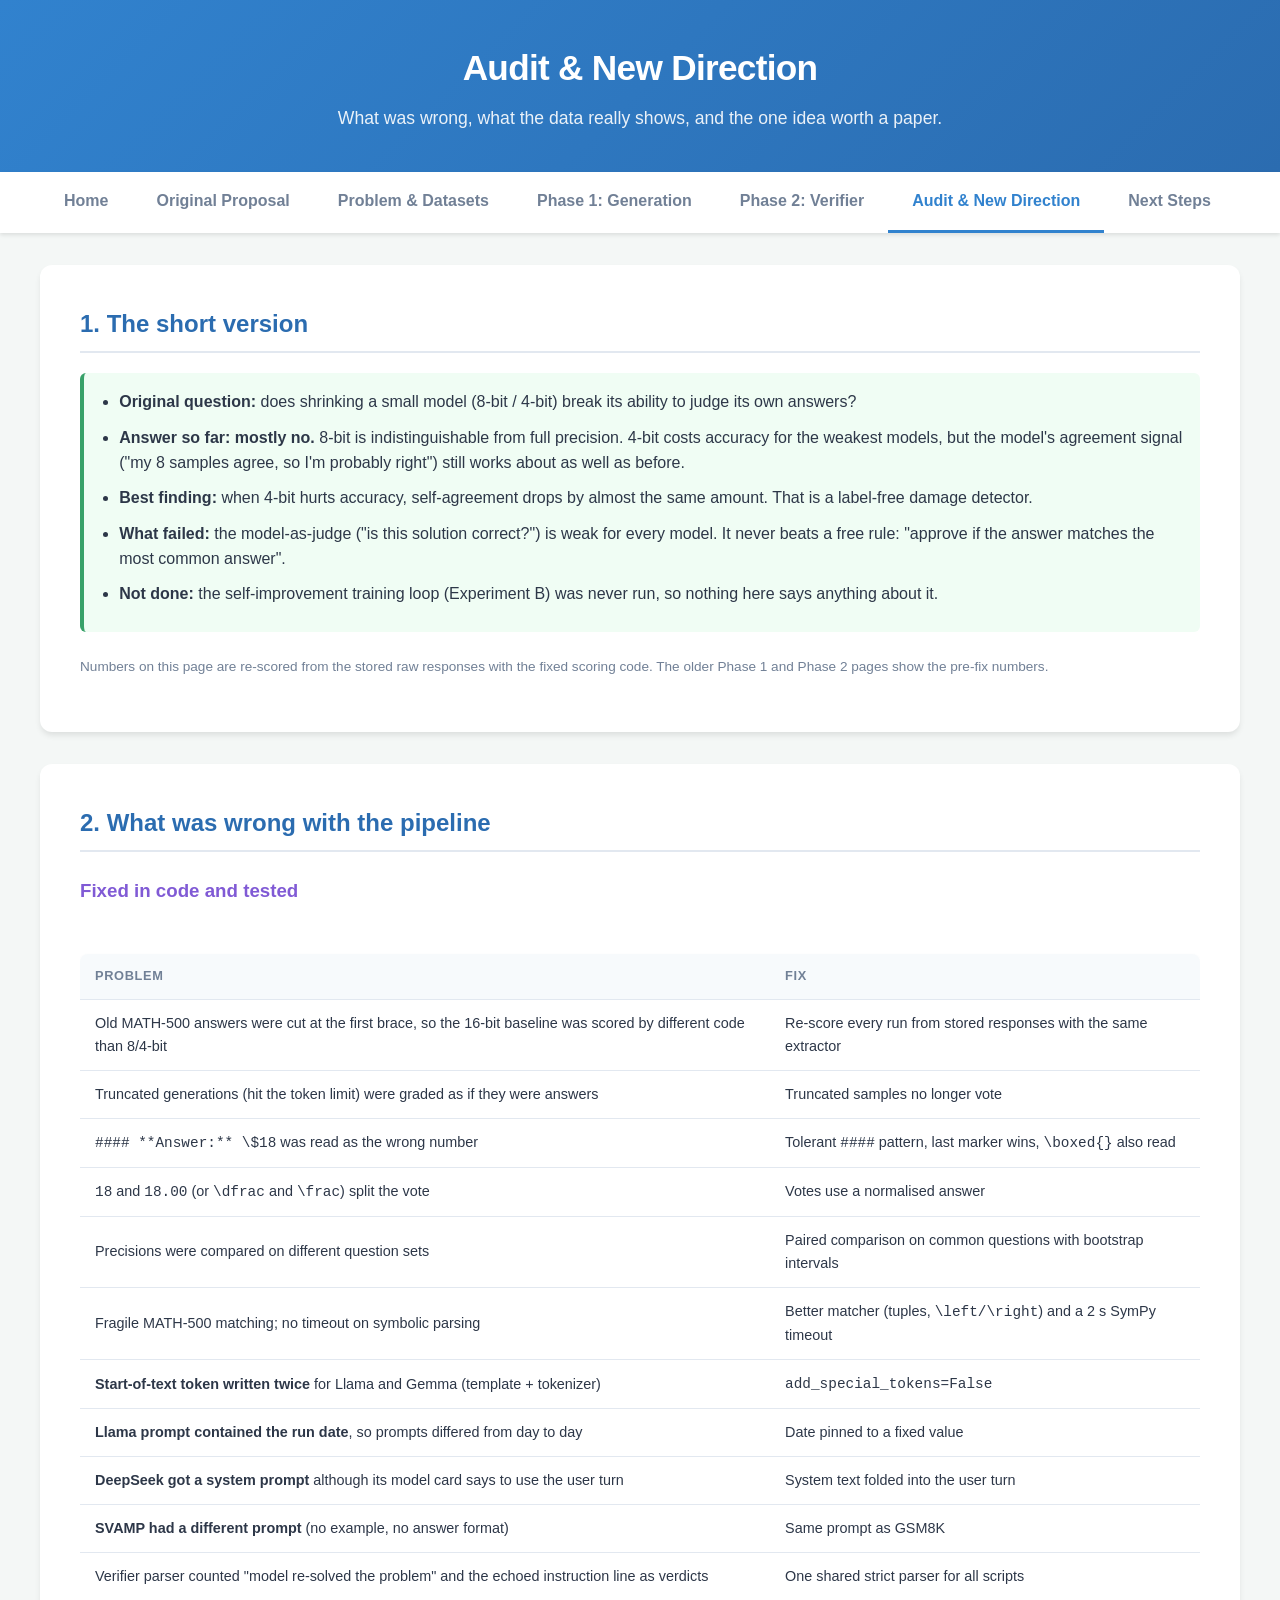
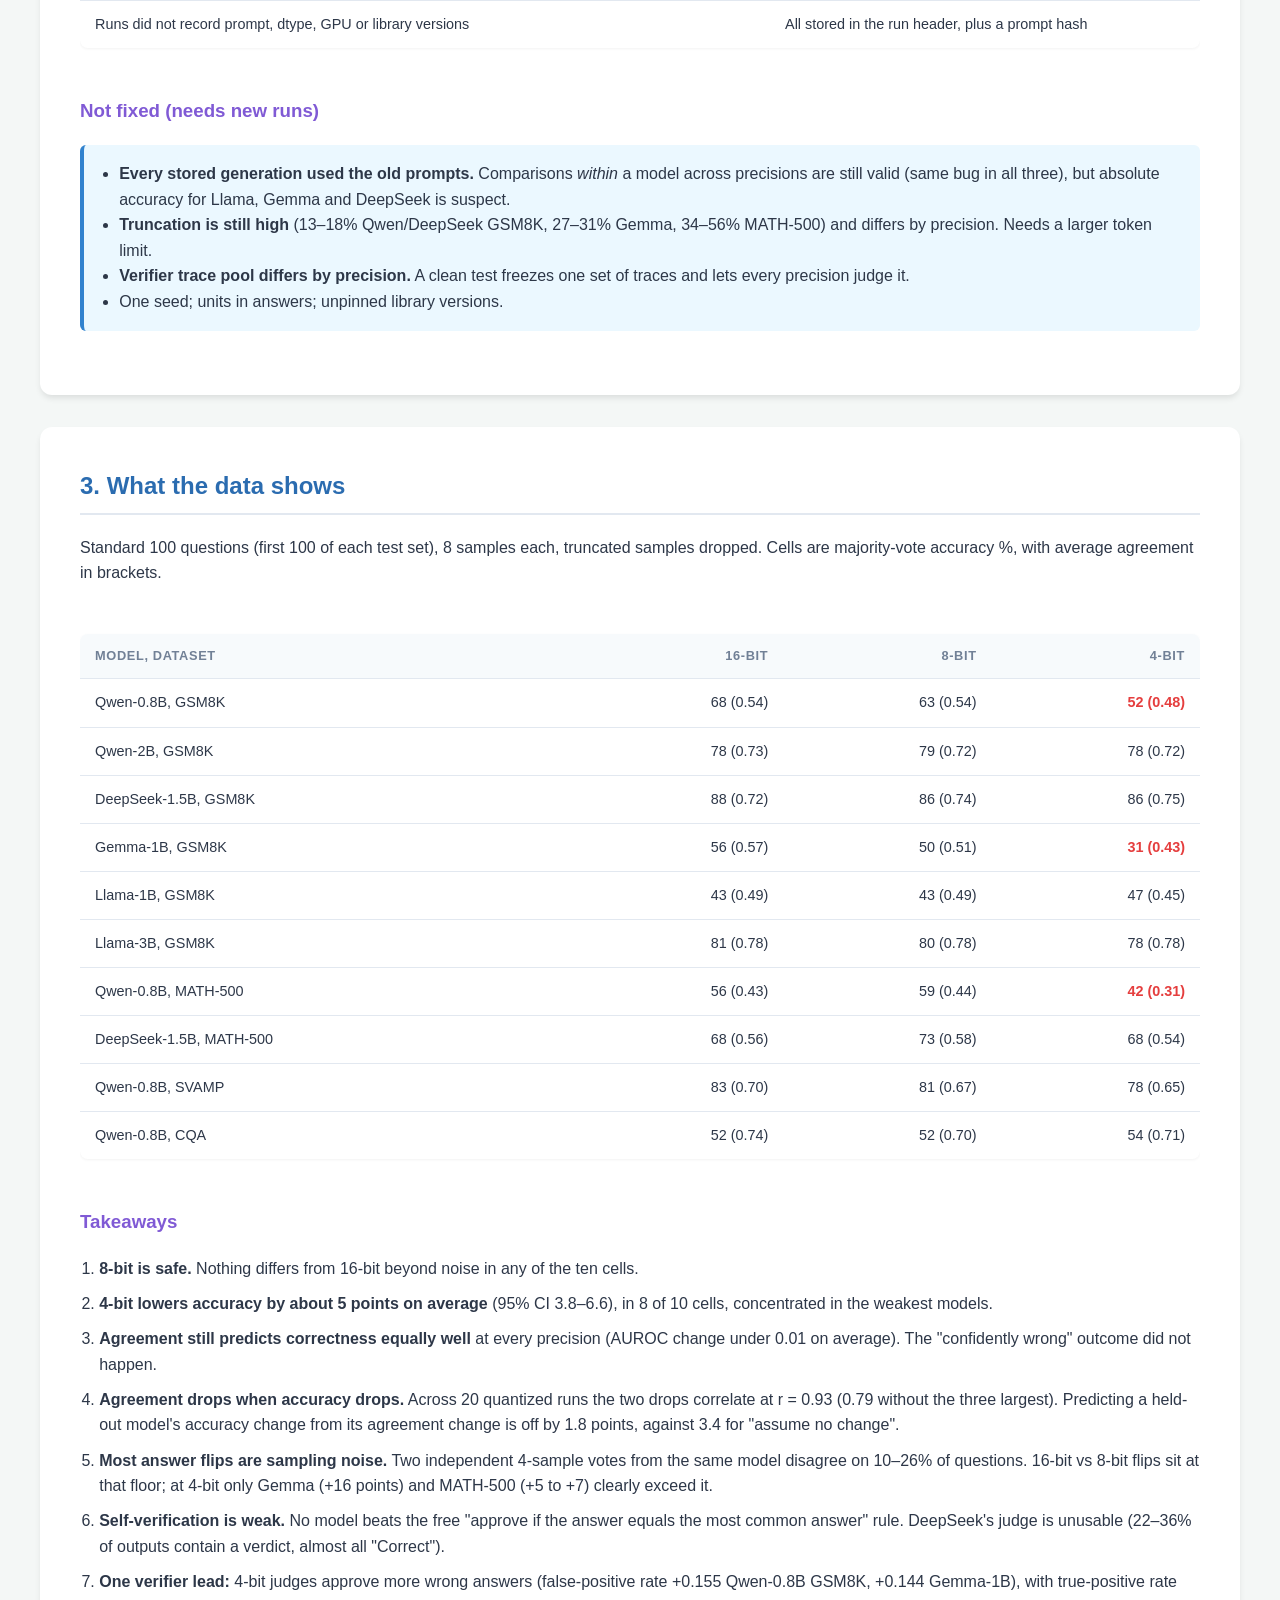
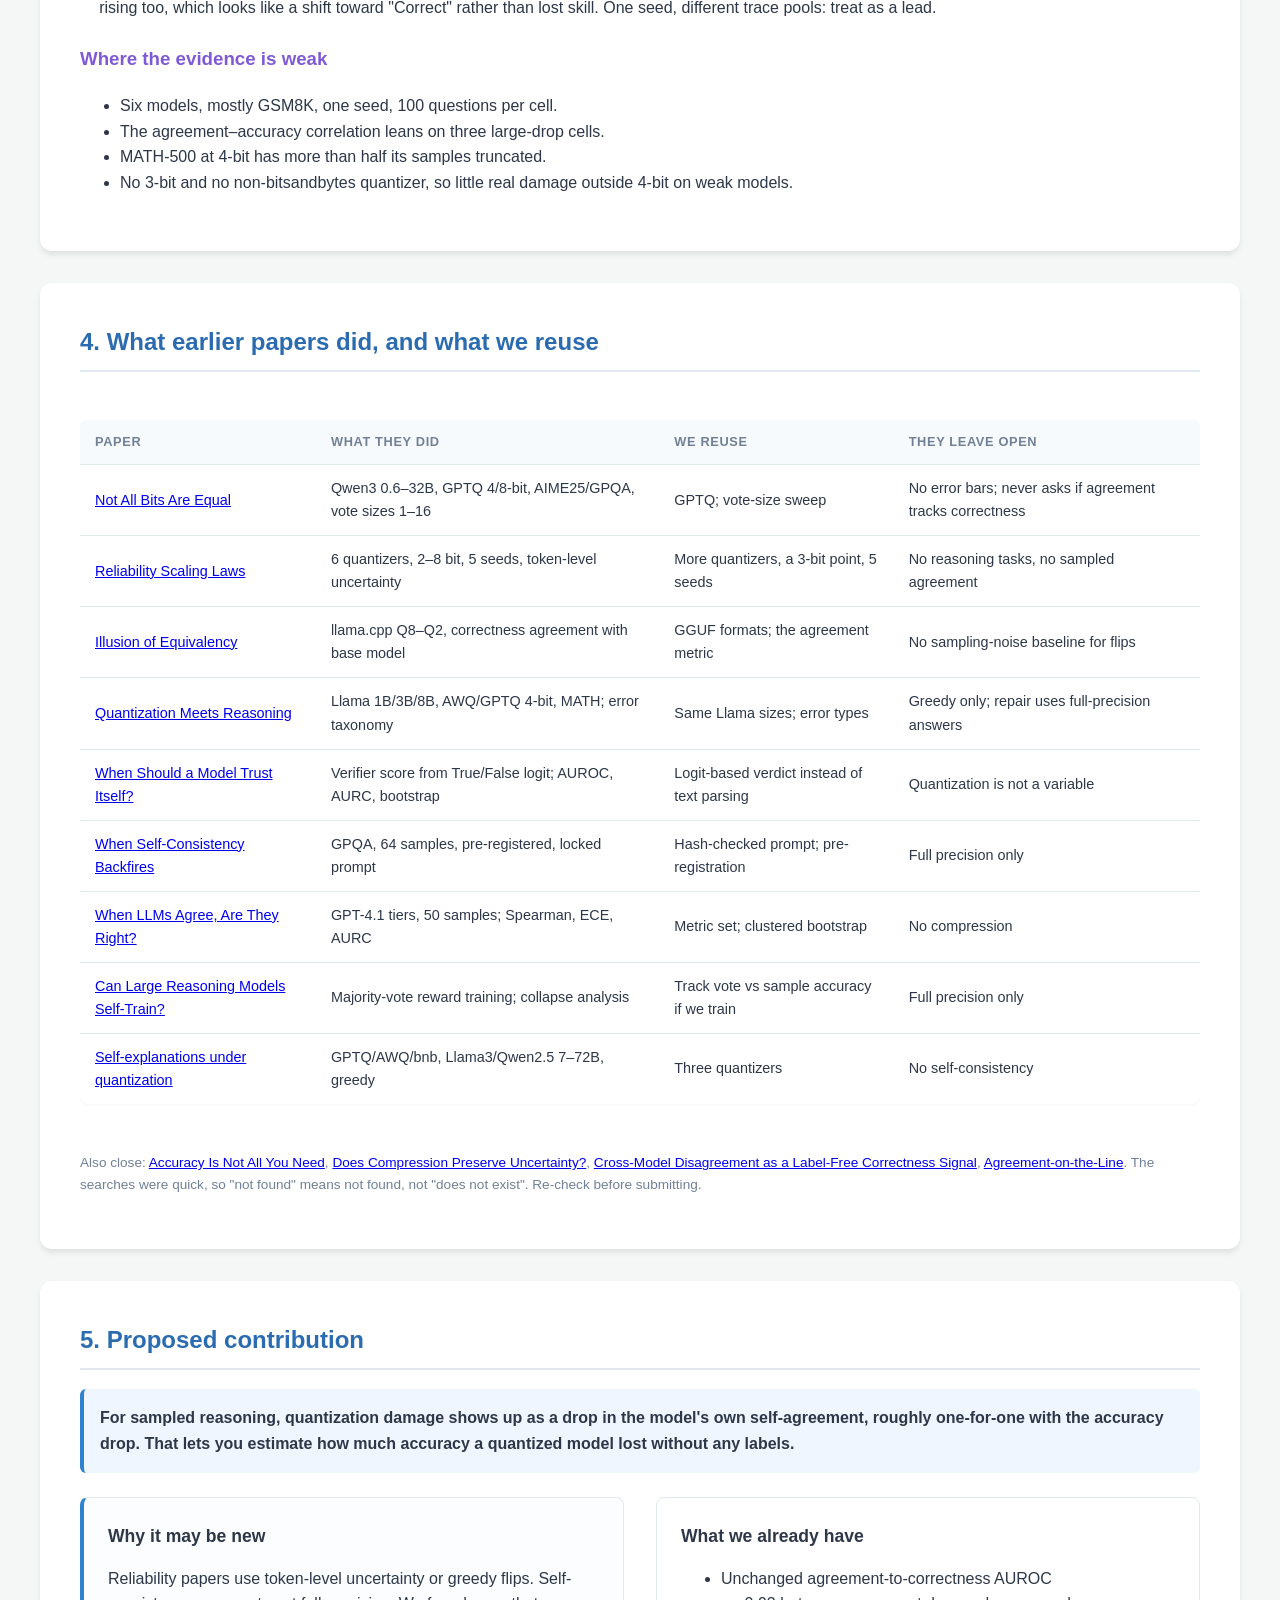
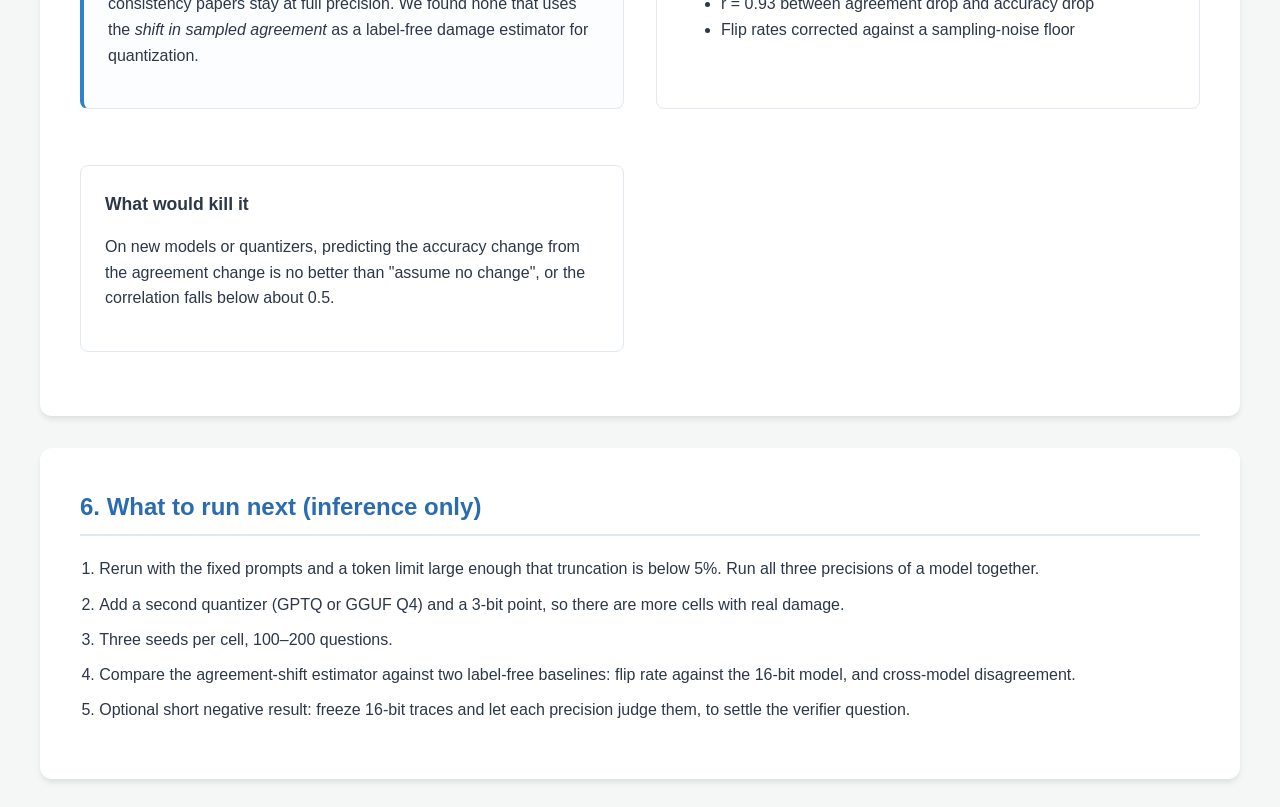
==== web/audit.html @ 67169e5a "Refactor into modular library and scripts; add research dossier and reassessment analysis - Rename p" ====
<!DOCTYPE html>
<html lang="en">
<head>
    <meta charset="UTF-8">
    <meta name="viewport" content="width=device-width, initial-scale=1">
    <title>Audit &amp; New Direction - Agentic AI</title>
    <link rel="stylesheet" href="style.css">
    <style>
        table { font-size: 0.9rem; }
        td.num, th.num { text-align: right; white-space: nowrap; }
        .drop { color: var(--danger); font-weight: 700; }
        .step { counter-increment: step; }
        .takeaways { padding-left: 1.2rem; }
        .takeaways li { margin-bottom: 0.6rem; }
        .small { font-size: 0.85rem; color: var(--text-light); }
    </style>
</head>
<body>
    <header>
        <h1>Audit &amp; New Direction</h1>
        <p>What was wrong, what the data really shows, and the one idea worth a paper.</p>
    </header>

    <nav>
        <div class="nav-container">
            <a href="index.html" class="nav-link">Home</a>
            <a href="proposal.html" class="nav-link">Original Proposal</a>
            <a href="problem_statement.html" class="nav-link">Problem &amp; Datasets</a>
            <a href="generation.html" class="nav-link">Phase 1: Generation</a>
            <a href="verifier.html" class="nav-link">Phase 2: Verifier</a>
            <a href="audit.html" class="nav-link active">Audit &amp; New Direction</a>
            <a href="next_steps.html" class="nav-link">Next Steps</a>
        </div>
    </nav>

    <div class="container">

        <div class="content-box">
            <h2>1. The short version</h2>
            <div class="alert" style="background-color:#f0fdf4; border-left-color: var(--success);">
                <ul class="takeaways" style="margin:0;">
                    <li><strong>Original question:</strong> does shrinking a small model (8-bit / 4-bit) break its ability to judge its own answers?</li>
                    <li><strong>Answer so far: mostly no.</strong> 8-bit is indistinguishable from full precision. 4-bit costs accuracy for the weakest models, but the model's agreement signal ("my 8 samples agree, so I'm probably right") still works about as well as before.</li>
                    <li><strong>Best finding:</strong> when 4-bit hurts accuracy, self-agreement drops by almost the same amount. That is a label-free damage detector.</li>
                    <li><strong>What failed:</strong> the model-as-judge ("is this solution correct?") is weak for every model. It never beats a free rule: "approve if the answer matches the most common answer".</li>
                    <li><strong>Not done:</strong> the self-improvement training loop (Experiment B) was never run, so nothing here says anything about it.</li>
                </ul>
            </div>
            <p class="small">Numbers on this page are re-scored from the stored raw responses with the fixed scoring code. The older Phase 1 and Phase 2 pages show the pre-fix numbers.</p>
        </div>

        <div class="content-box">
            <h2>2. What was wrong with the pipeline</h2>
            <h3>Fixed in code and tested</h3>
            <div class="table-wrap">
                <table>
                    <thead><tr><th>Problem</th><th>Fix</th></tr></thead>
                    <tbody>
                        <tr><td>Old MATH-500 answers were cut at the first brace, so the 16-bit baseline was scored by different code than 8/4-bit</td><td>Re-score every run from stored responses with the same extractor</td></tr>
                        <tr><td>Truncated generations (hit the token limit) were graded as if they were answers</td><td>Truncated samples no longer vote</td></tr>
                        <tr><td><code>#### **Answer:** \$18</code> was read as the wrong number</td><td>Tolerant <code>####</code> pattern, last marker wins, <code>\boxed{}</code> also read</td></tr>
                        <tr><td><code>18</code> and <code>18.00</code> (or <code>\dfrac</code> and <code>\frac</code>) split the vote</td><td>Votes use a normalised answer</td></tr>
                        <tr><td>Precisions were compared on different question sets</td><td>Paired comparison on common questions with bootstrap intervals</td></tr>
                        <tr><td>Fragile MATH-500 matching; no timeout on symbolic parsing</td><td>Better matcher (tuples, <code>\left/\right</code>) and a 2 s SymPy timeout</td></tr>
                        <tr><td><strong>Start-of-text token written twice</strong> for Llama and Gemma (template + tokenizer)</td><td><code>add_special_tokens=False</code></td></tr>
                        <tr><td><strong>Llama prompt contained the run date</strong>, so prompts differed from day to day</td><td>Date pinned to a fixed value</td></tr>
                        <tr><td><strong>DeepSeek got a system prompt</strong> although its model card says to use the user turn</td><td>System text folded into the user turn</td></tr>
                        <tr><td><strong>SVAMP had a different prompt</strong> (no example, no answer format)</td><td>Same prompt as GSM8K</td></tr>
                        <tr><td>Verifier parser counted "model re-solved the problem" and the echoed instruction line as verdicts</td><td>One shared strict parser for all scripts</td></tr>
                        <tr><td>Runs did not record prompt, dtype, GPU or library versions</td><td>All stored in the run header, plus a prompt hash</td></tr>
                    </tbody>
                </table>
            </div>

            <h3>Not fixed (needs new runs)</h3>
            <div class="alert">
                <ul style="margin:0; padding-left:1.2rem;">
                    <li><strong>Every stored generation used the old prompts.</strong> Comparisons <em>within</em> a model across precisions are still valid (same bug in all three), but absolute accuracy for Llama, Gemma and DeepSeek is suspect.</li>
                    <li><strong>Truncation is still high</strong> (13&ndash;18% Qwen/DeepSeek GSM8K, 27&ndash;31% Gemma, 34&ndash;56% MATH-500) and differs by precision. Needs a larger token limit.</li>
                    <li><strong>Verifier trace pool differs by precision.</strong> A clean test freezes one set of traces and lets every precision judge it.</li>
                    <li>One seed; units in answers; unpinned library versions.</li>
                </ul>
            </div>
        </div>

        <div class="content-box">
            <h2>3. What the data shows</h2>
            <p>Standard 100 questions (first 100 of each test set), 8 samples each, truncated samples dropped. Cells are majority-vote accuracy %, with average agreement in brackets.</p>
            <div class="table-wrap">
                <table>
                    <thead><tr><th>Model, dataset</th><th class="num">16-bit</th><th class="num">8-bit</th><th class="num">4-bit</th></tr></thead>
                    <tbody>
                        <tr><td>Qwen-0.8B, GSM8K</td><td class="num">68 (0.54)</td><td class="num">63 (0.54)</td><td class="num drop">52 (0.48)</td></tr>
                        <tr><td>Qwen-2B, GSM8K</td><td class="num">78 (0.73)</td><td class="num">79 (0.72)</td><td class="num">78 (0.72)</td></tr>
                        <tr><td>DeepSeek-1.5B, GSM8K</td><td class="num">88 (0.72)</td><td class="num">86 (0.74)</td><td class="num">86 (0.75)</td></tr>
                        <tr><td>Gemma-1B, GSM8K</td><td class="num">56 (0.57)</td><td class="num">50 (0.51)</td><td class="num drop">31 (0.43)</td></tr>
                        <tr><td>Llama-1B, GSM8K</td><td class="num">43 (0.49)</td><td class="num">43 (0.49)</td><td class="num">47 (0.45)</td></tr>
                        <tr><td>Llama-3B, GSM8K</td><td class="num">81 (0.78)</td><td class="num">80 (0.78)</td><td class="num">78 (0.78)</td></tr>
                        <tr><td>Qwen-0.8B, MATH-500</td><td class="num">56 (0.43)</td><td class="num">59 (0.44)</td><td class="num drop">42 (0.31)</td></tr>
                        <tr><td>DeepSeek-1.5B, MATH-500</td><td class="num">68 (0.56)</td><td class="num">73 (0.58)</td><td class="num">68 (0.54)</td></tr>
                        <tr><td>Qwen-0.8B, SVAMP</td><td class="num">83 (0.70)</td><td class="num">81 (0.67)</td><td class="num">78 (0.65)</td></tr>
                        <tr><td>Qwen-0.8B, CQA</td><td class="num">52 (0.74)</td><td class="num">52 (0.70)</td><td class="num">54 (0.71)</td></tr>
                    </tbody>
                </table>
            </div>

            <h3>Takeaways</h3>
            <ol class="takeaways">
                <li><strong>8-bit is safe.</strong> Nothing differs from 16-bit beyond noise in any of the ten cells.</li>
                <li><strong>4-bit lowers accuracy by about 5 points on average</strong> (95% CI 3.8&ndash;6.6), in 8 of 10 cells, concentrated in the weakest models.</li>
                <li><strong>Agreement still predicts correctness equally well</strong> at every precision (AUROC change under 0.01 on average). The "confidently wrong" outcome did not happen.</li>
                <li><strong>Agreement drops when accuracy drops.</strong> Across 20 quantized runs the two drops correlate at r&nbsp;=&nbsp;0.93 (0.79 without the three largest). Predicting a held-out model's accuracy change from its agreement change is off by 1.8 points, against 3.4 for "assume no change".</li>
                <li><strong>Most answer flips are sampling noise.</strong> Two independent 4-sample votes from the same model disagree on 10&ndash;26% of questions. 16-bit vs 8-bit flips sit at that floor; at 4-bit only Gemma (+16 points) and MATH-500 (+5 to +7) clearly exceed it.</li>
                <li><strong>Self-verification is weak.</strong> No model beats the free "approve if the answer equals the most common answer" rule. DeepSeek's judge is unusable (22&ndash;36% of outputs contain a verdict, almost all "Correct").</li>
                <li><strong>One verifier lead:</strong> 4-bit judges approve more wrong answers (false-positive rate +0.155 Qwen-0.8B GSM8K, +0.144 Gemma-1B), with true-positive rate rising too, which looks like a shift toward "Correct" rather than lost skill. One seed, different trace pools: treat as a lead.</li>
            </ol>

            <h3>Where the evidence is weak</h3>
            <ul>
                <li>Six models, mostly GSM8K, one seed, 100 questions per cell.</li>
                <li>The agreement&ndash;accuracy correlation leans on three large-drop cells.</li>
                <li>MATH-500 at 4-bit has more than half its samples truncated.</li>
                <li>No 3-bit and no non-bitsandbytes quantizer, so little real damage outside 4-bit on weak models.</li>
            </ul>
        </div>

        <div class="content-box">
            <h2>4. What earlier papers did, and what we reuse</h2>
            <div class="table-wrap">
                <table>
                    <thead><tr><th>Paper</th><th>What they did</th><th>We reuse</th><th>They leave open</th></tr></thead>
                    <tbody>
                        <tr><td><a href="https://arxiv.org/abs/2510.10964">Not All Bits Are Equal</a></td><td>Qwen3 0.6&ndash;32B, GPTQ 4/8-bit, AIME25/GPQA, vote sizes 1&ndash;16</td><td>GPTQ; vote-size sweep</td><td>No error bars; never asks if agreement tracks correctness</td></tr>
                        <tr><td><a href="https://arxiv.org/abs/2607.10855">Reliability Scaling Laws</a></td><td>6 quantizers, 2&ndash;8 bit, 5 seeds, token-level uncertainty</td><td>More quantizers, a 3-bit point, 5 seeds</td><td>No reasoning tasks, no sampled agreement</td></tr>
                        <tr><td><a href="https://arxiv.org/abs/2607.08734">Illusion of Equivalency</a></td><td>llama.cpp Q8&ndash;Q2, correctness agreement with base model</td><td>GGUF formats; the agreement metric</td><td>No sampling-noise baseline for flips</td></tr>
                        <tr><td><a href="https://arxiv.org/abs/2501.03035">Quantization Meets Reasoning</a></td><td>Llama 1B/3B/8B, AWQ/GPTQ 4-bit, MATH; error taxonomy</td><td>Same Llama sizes; error types</td><td>Greedy only; repair uses full-precision answers</td></tr>
                        <tr><td><a href="https://arxiv.org/abs/2605.02915">When Should a Model Trust Itself?</a></td><td>Verifier score from True/False logit; AUROC, AURC, bootstrap</td><td>Logit-based verdict instead of text parsing</td><td>Quantization is not a variable</td></tr>
                        <tr><td><a href="https://arxiv.org/abs/2608.11403">When Self-Consistency Backfires</a></td><td>GPQA, 64 samples, pre-registered, locked prompt</td><td>Hash-checked prompt; pre-registration</td><td>Full precision only</td></tr>
                        <tr><td><a href="https://arxiv.org/abs/2607.08065">When LLMs Agree, Are They Right?</a></td><td>GPT-4.1 tiers, 50 samples; Spearman, ECE, AURC</td><td>Metric set; clustered bootstrap</td><td>No compression</td></tr>
                        <tr><td><a href="https://arxiv.org/abs/2505.21444">Can Large Reasoning Models Self-Train?</a></td><td>Majority-vote reward training; collapse analysis</td><td>Track vote vs sample accuracy if we train</td><td>Full precision only</td></tr>
                        <tr><td><a href="https://arxiv.org/abs/2601.00282">Self-explanations under quantization</a></td><td>GPTQ/AWQ/bnb, Llama3/Qwen2.5 7&ndash;72B, greedy</td><td>Three quantizers</td><td>No self-consistency</td></tr>
                    </tbody>
                </table>
            </div>
            <p class="small">Also close: <a href="https://arxiv.org/abs/2407.09141">Accuracy Is Not All You Need</a>, <a href="https://arxiv.org/abs/2606.01850">Does Compression Preserve Uncertainty?</a>, <a href="https://arxiv.org/abs/2603.25450">Cross-Model Disagreement as a Label-Free Correctness Signal</a>, <a href="https://arxiv.org/abs/2206.13089">Agreement-on-the-Line</a>. The searches were quick, so "not found" means not found, not "does not exist". Re-check before submitting.</p>
        </div>

        <div class="content-box">
            <h2>5. Proposed contribution</h2>
            <div class="alert" style="background-color:#eff6ff; border-left-color: var(--primary);">
                <p style="margin:0;"><strong>For sampled reasoning, quantization damage shows up as a drop in the model's own self-agreement, roughly one-for-one with the accuracy drop. That lets you estimate how much accuracy a quantized model lost without any labels.</strong></p>
            </div>
            <div class="grid" style="margin-top:1.5rem;">
                <div class="card highlight">
                    <div class="card-header">Why it may be new</div>
                    <p>Reliability papers use token-level uncertainty or greedy flips. Self-consistency papers stay at full precision. We found none that uses the <em>shift in sampled agreement</em> as a label-free damage estimator for quantization.</p>
                </div>
                <div class="card">
                    <div class="card-header">What we already have</div>
                    <ul>
                        <li>Unchanged agreement-to-correctness AUROC</li>
                        <li>r&nbsp;=&nbsp;0.93 between agreement drop and accuracy drop</li>
                        <li>Flip rates corrected against a sampling-noise floor</li>
                    </ul>
                </div>
                <div class="card">
                    <div class="card-header">What would kill it</div>
                    <p>On new models or quantizers, predicting the accuracy change from the agreement change is no better than "assume no change", or the correlation falls below about 0.5.</p>
                </div>
            </div>
        </div>

        <div class="content-box">
            <h2>6. What to run next (inference only)</h2>
            <ol class="takeaways">
                <li>Rerun with the fixed prompts and a token limit large enough that truncation is below 5%. Run all three precisions of a model together.</li>
                <li>Add a second quantizer (GPTQ or GGUF Q4) and a 3-bit point, so there are more cells with real damage.</li>
                <li>Three seeds per cell, 100&ndash;200 questions.</li>
                <li>Compare the agreement-shift estimator against two label-free baselines: flip rate against the 16-bit model, and cross-model disagreement.</li>
                <li>Optional short negative result: freeze 16-bit traces and let each precision judge them, to settle the verifier question.</li>
            </ol>
        </div>

    </div>
</body>
</html>
---- web/style.css ----
:root {
    --bg: #f4f7f6;
    --surface: #ffffff;
    --text: #2d3748;
    --text-light: #718096;
    --primary: #3182ce;
    --primary-dark: #2b6cb0;
    --border: #e2e8f0;
    --success: #38a169;
    --danger: #e53e3e;
    --warning: #d69e2e;
    --purple: #805ad5;
}

body {
    font-family: 'Segoe UI', Roboto, Helvetica, Arial, sans-serif;
    background-color: var(--bg);
    color: var(--text);
    margin: 0;
    padding: 0;
    line-height: 1.6;
}

/* Navigation Bar */
nav {
    background: var(--surface);
    box-shadow: 0 2px 4px rgba(0,0,0,0.1);
    position: sticky;
    top: 0;
    z-index: 100;
}

.nav-container {
    max-width: 1200px;
    margin: 0 auto;
    display: flex;
    overflow-x: auto;
}

.nav-link {
    padding: 1rem 1.5rem;
    color: var(--text-light);
    text-decoration: none;
    font-weight: 600;
    white-space: nowrap;
    border-bottom: 3px solid transparent;
    transition: all 0.2s;
}

.nav-link:hover {
    color: var(--primary);
    background: #f8fafc;
}

.nav-link.active {
    color: var(--primary);
    border-bottom-color: var(--primary);
}

/* Header */
header {
    background: linear-gradient(135deg, var(--primary), var(--primary-dark));
    color: white;
    padding: 2.5rem;
    text-align: center;
}

header h1 {
    margin: 0 0 0.5rem 0;
    font-size: 2.2rem;
    font-weight: 700;
    letter-spacing: -0.02em;
}

header p {
    margin: 0 auto;
    opacity: 0.9;
    font-size: 1.1rem;
    max-width: 800px;
}

/* Main Content */
.container {
    max-width: 1200px;
    margin: 2rem auto;
    padding: 0 2rem;
}

.content-box {
    background: var(--surface);
    border-radius: 12px;
    box-shadow: 0 4px 6px -1px rgba(0, 0, 0, 0.1);
    padding: 2.5rem;
    margin-bottom: 2rem;
}

h2 {
    border-bottom: 2px solid var(--border);
    padding-bottom: 0.5rem;
    margin-top: 0;
    color: var(--primary-dark);
}

h3 {
    color: var(--purple);
    margin-top: 1.5rem;
}

/* Tables */
table {
    width: 100%;
    border-collapse: collapse;
    margin: 1.5rem 0;
    font-size: 0.95rem;
    box-shadow: 0 1px 3px rgba(0,0,0,0.05);
    border-radius: 8px;
    overflow: hidden;
}

th, td {
    padding: 12px 15px;
    text-align: left;
    border-bottom: 1px solid var(--border);
}

th {
    background-color: #f7fafc;
    font-weight: 600;
    color: var(--text-light);
    text-transform: uppercase;
    font-size: 0.8rem;
    letter-spacing: 0.05em;
}

tr:last-child td {
    border-bottom: none;
}

tr:hover {
    background-color: #f7fafc;
}

/* UI Elements */
.badge {
    display: inline-block;
    padding: 0.25rem 0.6rem;
    border-radius: 9999px;
    font-size: 0.75rem;
    font-weight: 700;
}

.badge-green { background: #c6f6d5; color: #22543d; }
.badge-red { background: #fed7d7; color: #742a2a; }

.positive { color: var(--success); font-weight: 700; }
.negative { color: var(--danger); font-weight: 700; }
.text-light { color: var(--text-light); }
.table-wrap { overflow-x: auto; margin: 1.5rem 0; }

.technical-details {
    max-width: 1200px;
    margin: 0 auto 2rem;
    padding: 0 2rem;
}

.technical-details > summary {
    cursor: pointer;
    color: var(--primary-dark);
    font-weight: 700;
    padding: 0.9rem 1rem;
    border: 1px solid var(--border);
    border-radius: 8px;
    background: var(--surface);
}

.technical-details[open] > summary {
    margin-bottom: 1rem;
    border-bottom-left-radius: 0;
    border-bottom-right-radius: 0;
}

.card {
    border: 1px solid var(--border);
    border-radius: 8px;
    padding: 1.5rem;
    margin-bottom: 1.5rem;
    background: #fff;
}

.card.highlight {
    border-left: 4px solid var(--primary);
    background: #fbfdff;
}

.card-header {
    font-weight: 700;
    margin-bottom: 1rem;
    color: var(--text);
    font-size: 1.1rem;
}

.qa-block {
    background: #f7fafc;
    padding: 1rem;
    border-radius: 6px;
    margin-bottom: 1rem;
    border-left: 4px solid var(--border);
}

.qa-block.user { border-left-color: var(--primary); }
.qa-block.gen { border-left-color: var(--warning); }
.qa-block.ver { border-left-color: var(--success); }
.qa-block.fail { border-left-color: var(--danger); }

.grid {
    display: grid;
    grid-template-columns: 1fr 1fr;
    gap: 2rem;
}

@media (max-width: 768px) {
    .grid { grid-template-columns: 1fr; }
}

.alert {
    padding: 1rem;
    border-radius: 6px;
    margin-bottom: 1.5rem;
    background: #ebf8ff;
    border-left: 4px solid var(--primary);
}

.pre-wrap {
    white-space: pre-wrap;
    font-family: monospace;
    background: #f7fafc;
    padding: 1rem;
    border-radius: 4px;
    overflow-x: auto;
    font-size: 0.9em;
}
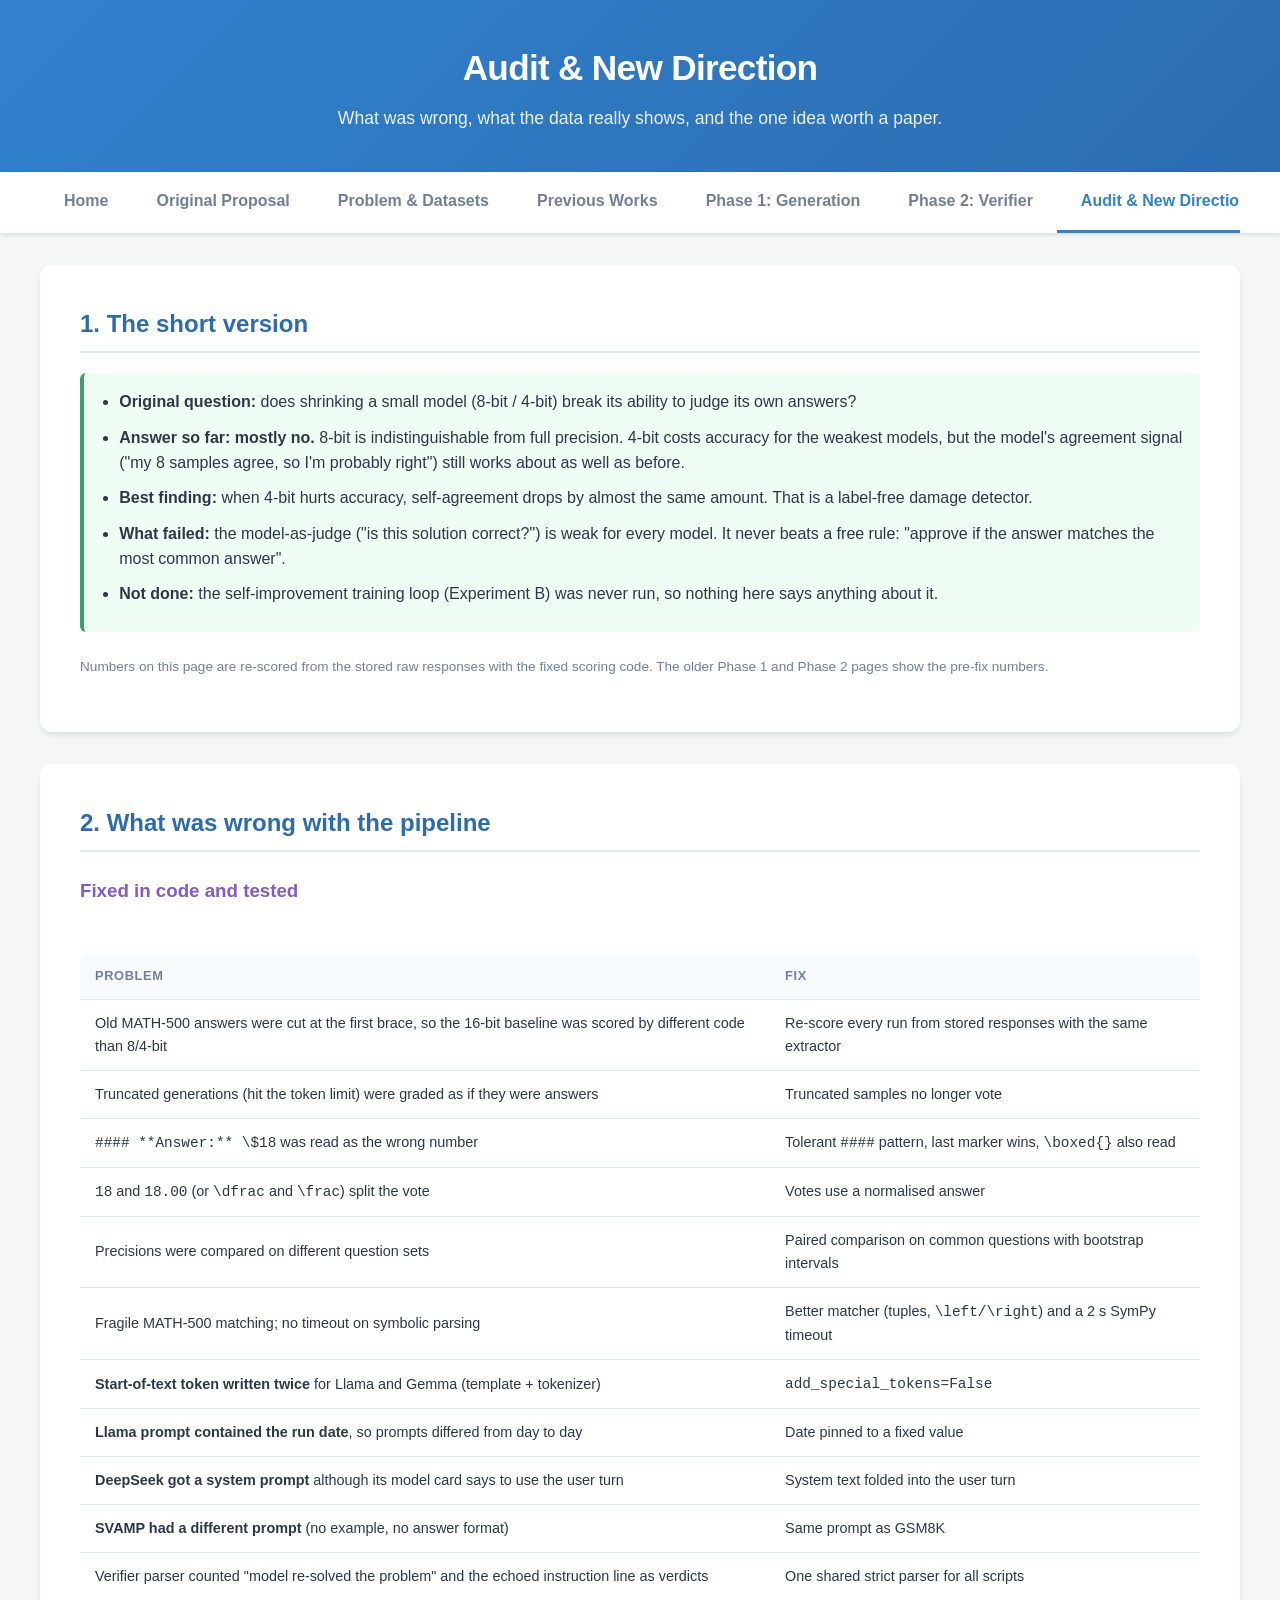
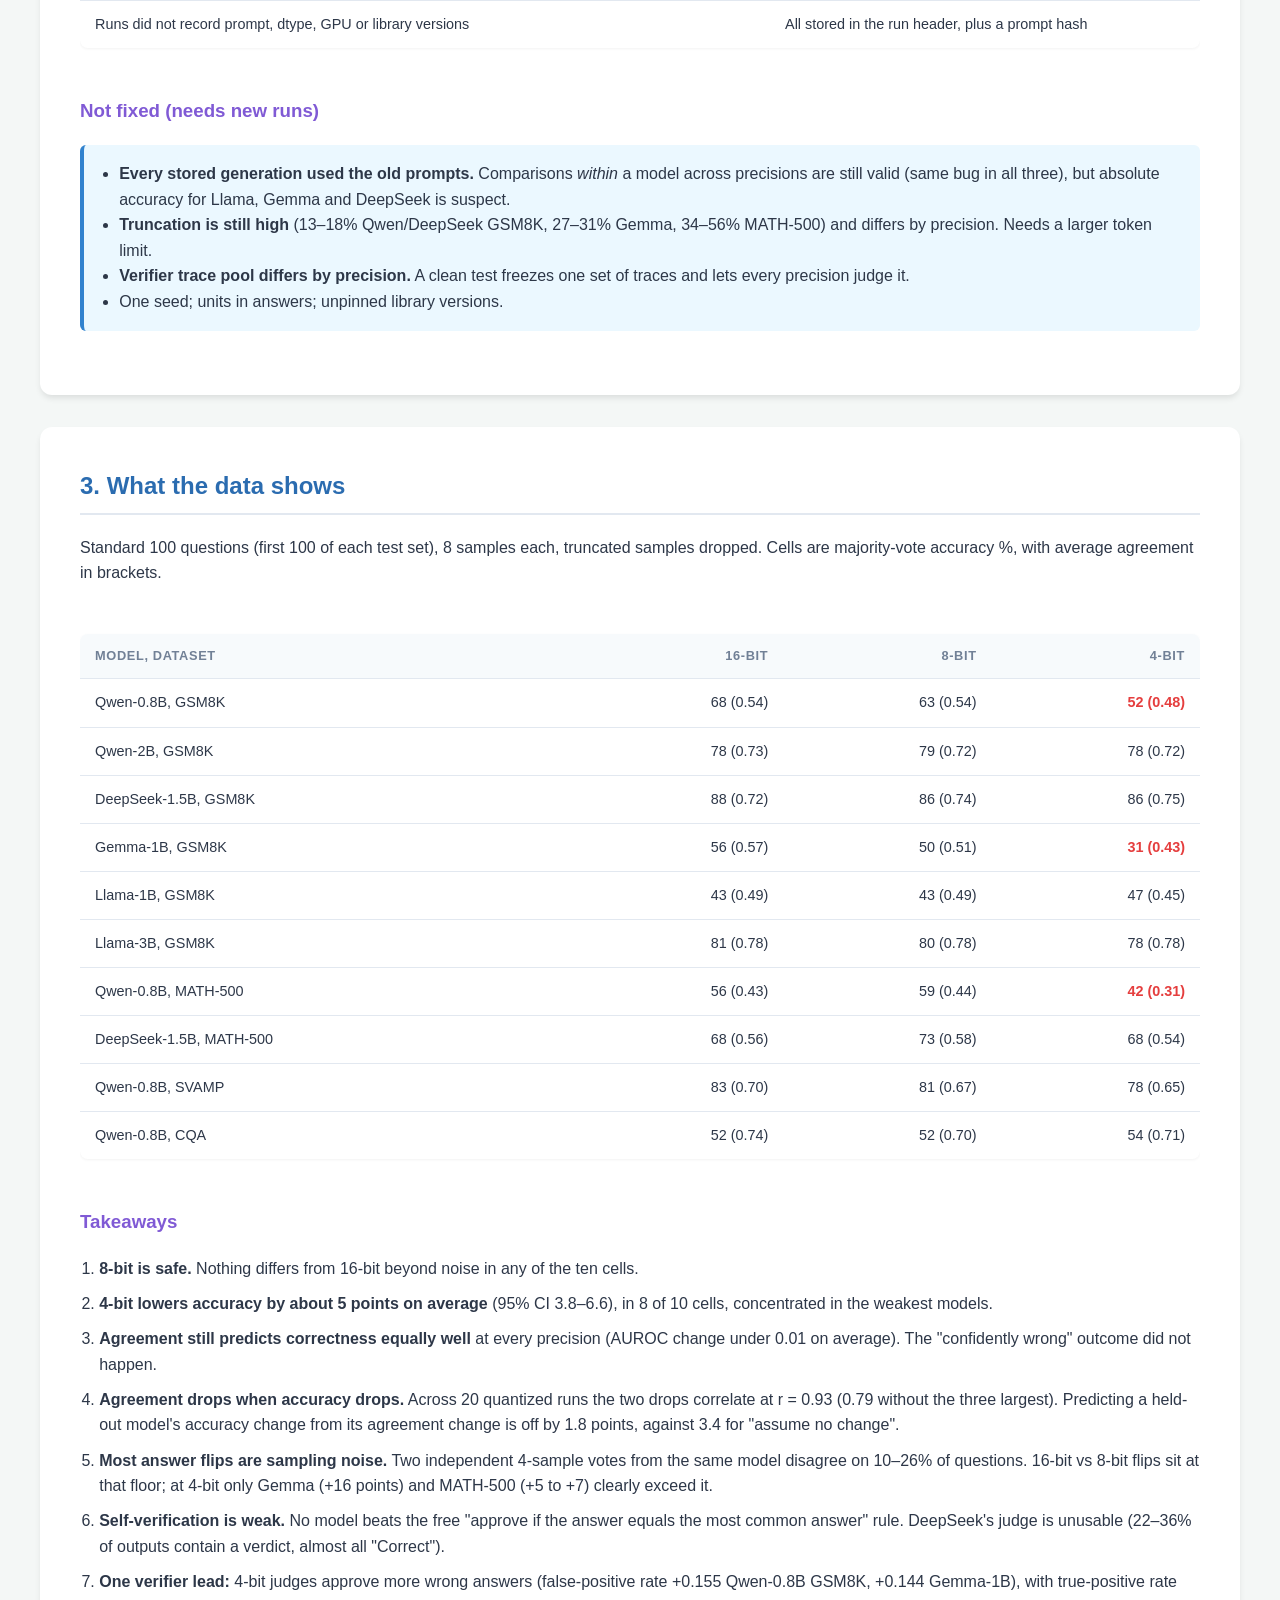
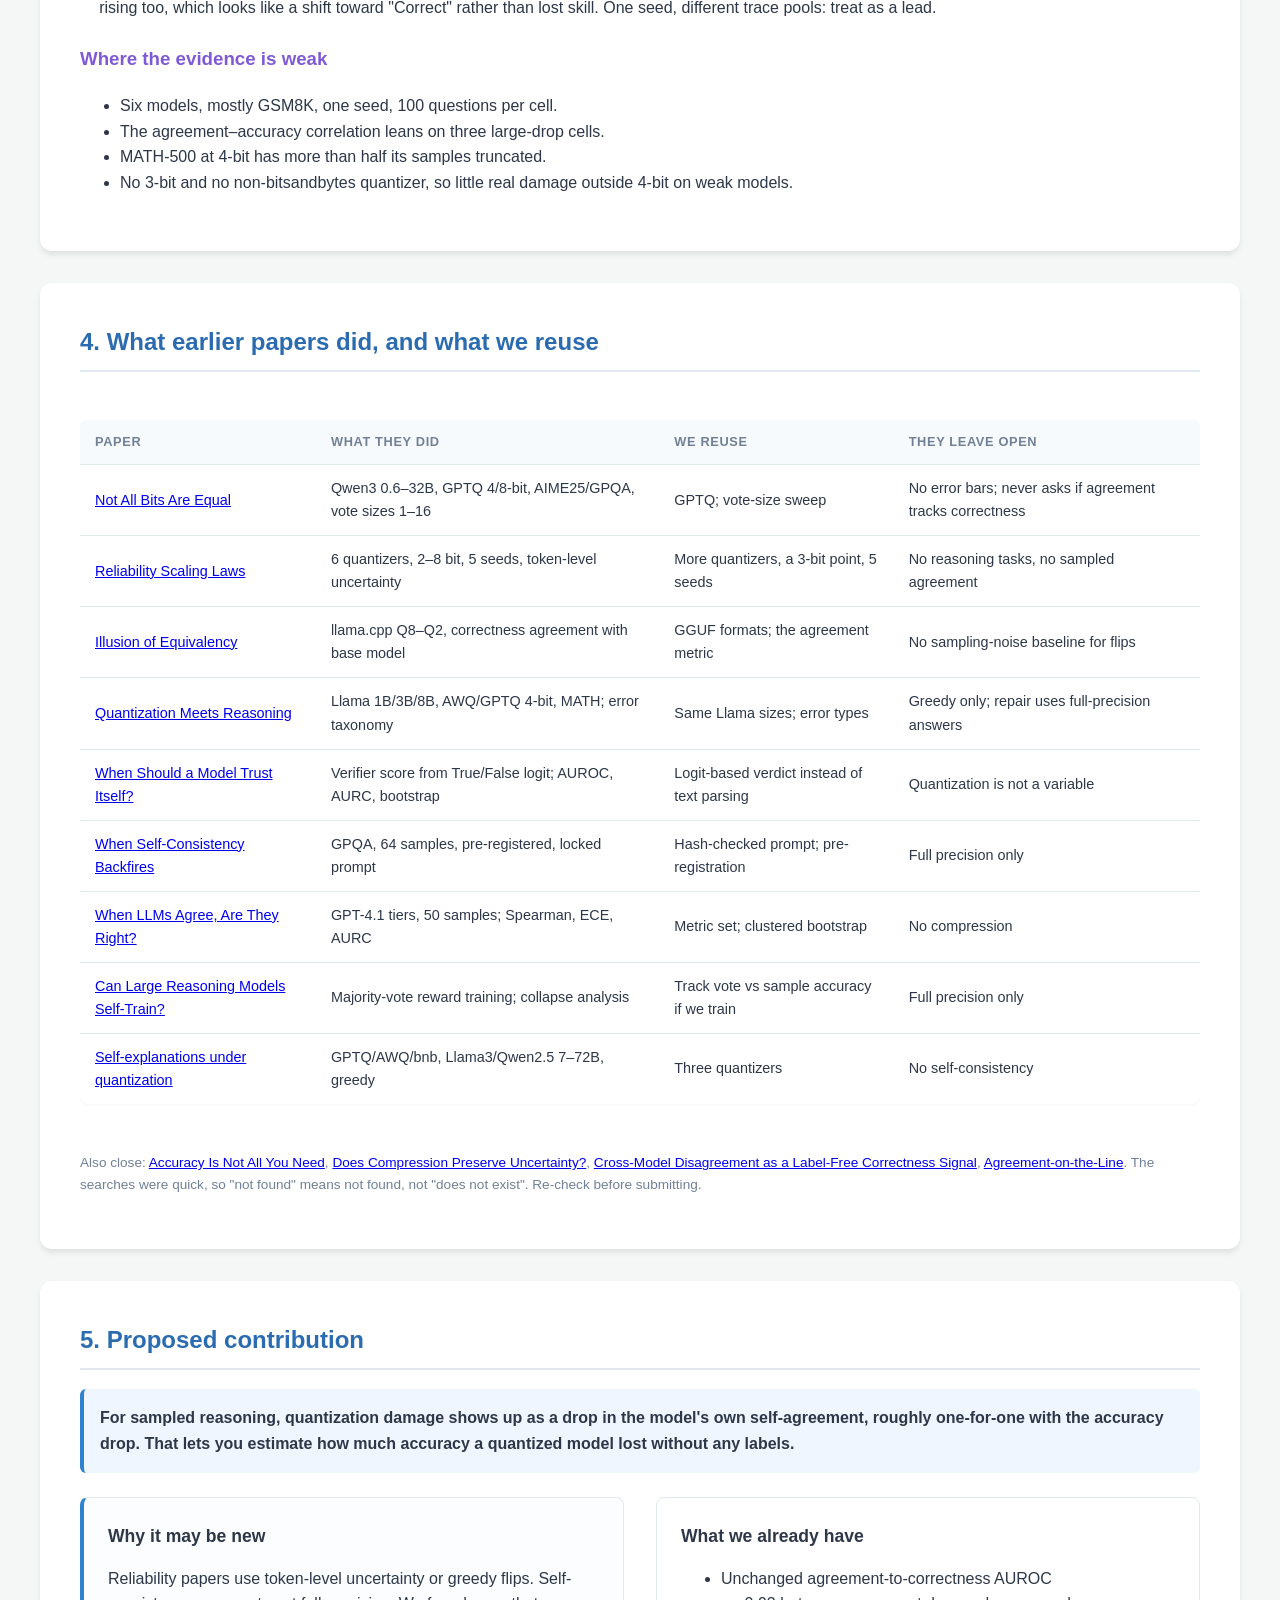
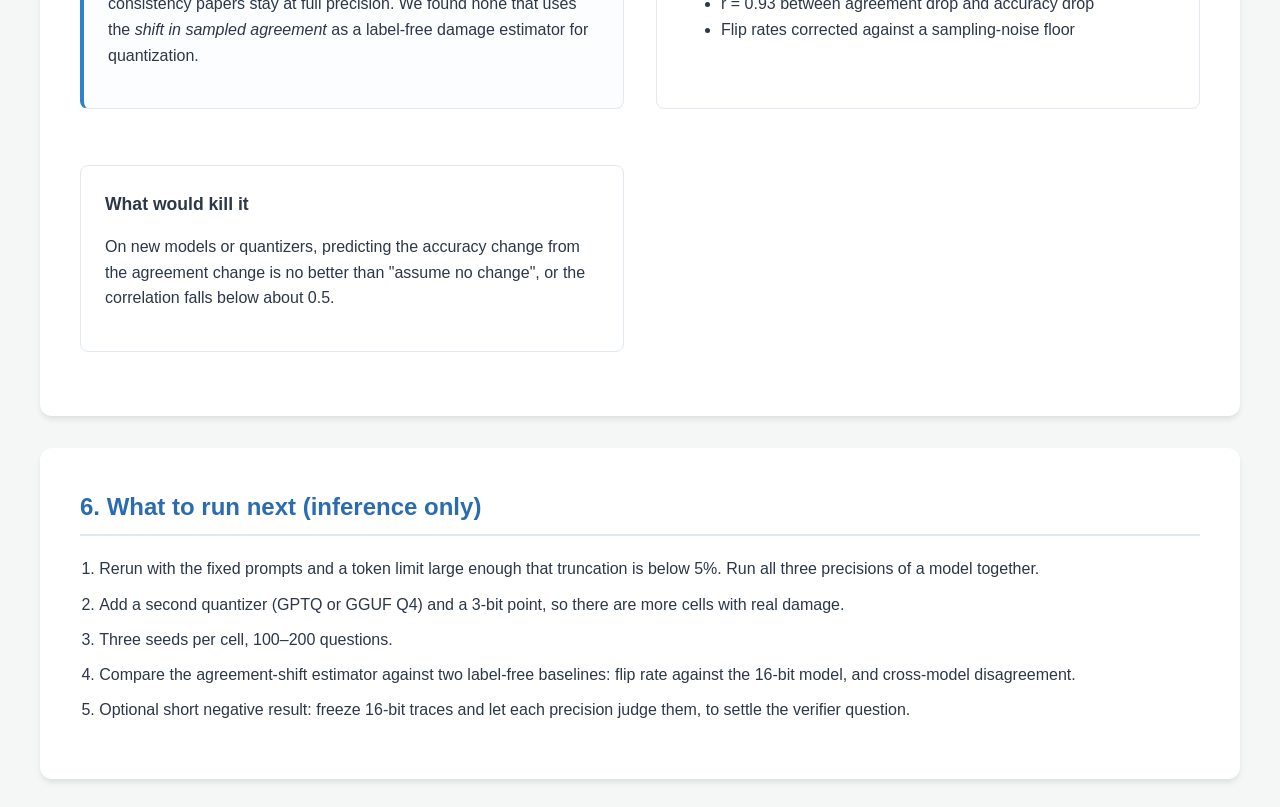
==== commit 8b8464ed: "Add Previous Works page and split literature review out of the dossier - web/previous_works.html: re" ====
--- a/web/audit.html
+++ b/web/audit.html
@@ -26,6 +26,7 @@
             <a href="index.html" class="nav-link">Home</a>
             <a href="proposal.html" class="nav-link">Original Proposal</a>
             <a href="problem_statement.html" class="nav-link">Problem &amp; Datasets</a>
+            <a href="previous_works.html" class="nav-link">Previous Works</a>
             <a href="generation.html" class="nav-link">Phase 1: Generation</a>
             <a href="verifier.html" class="nav-link">Phase 2: Verifier</a>
             <a href="audit.html" class="nav-link active">Audit &amp; New Direction</a>
--- a/web/style.css
+++ b/web/style.css
@@ -239,3 +239,123 @@
     overflow-x: auto;
     font-size: 0.9em;
 }
+
+/* ===== Previous Works page (previous_works.html) ===== */
+.pw-h3 { margin: 1.6rem 0 0.4rem; font-size: 1.05rem; color: var(--primary-dark); }
+
+/* the story in one minute */
+.pw-trio { display: grid; grid-template-columns: repeat(3, 1fr); gap: 1rem; }
+.pw-box { border-radius: 8px; padding: 1rem 1.1rem; border-top: 4px solid var(--primary); background: #ebf8ff; }
+.pw-box h3 { margin: 0 0 0.4rem; font-size: 1.05rem; color: var(--primary-dark); }
+.pw-box p { margin: 0; font-size: 0.95rem; }
+.pw-box.s { border-top-color: var(--purple); background: #faf5ff; }
+.pw-box.s h3 { color: #553c9a; }
+.pw-box.gap { border-top-color: var(--warning); background: #fffaf0; }
+.pw-box.gap h3 { color: #975a16; }
+.pw-answer { margin: 1.1rem 0 0; padding: 0.9rem 1.1rem; background: #f0fff4; border-left: 4px solid var(--success); border-radius: 6px; }
+
+/* where our paper fits */
+.pw-table-wrap { overflow-x: auto; }
+.pw-table { width: 100%; border-collapse: collapse; font-size: 0.95rem; }
+.pw-table th, .pw-table td { text-align: left; vertical-align: top; padding: 0.7rem 0.8rem; border-bottom: 1px solid var(--border); }
+.pw-table thead th { font-size: 0.75rem; text-transform: uppercase; letter-spacing: 0.05em; color: var(--text-light); border-bottom: 2px solid var(--border); }
+.pw-table tbody th { width: 24%; font-weight: 700; color: var(--text); text-transform: none; letter-spacing: 0; font-size: 0.95rem; background: none; }
+.pw-table td.pw-ours { width: 36%; background: #f0fff4; }
+.pw-known { margin: 0; padding-left: 1.2rem; }
+.pw-known li { margin-bottom: 0.4rem; }
+.pw-refs { display: inline-flex; flex-wrap: wrap; gap: 0.3rem; vertical-align: middle; }
+.pw-ref { cursor: pointer; border: 1px solid var(--border); background: #fff; color: var(--primary-dark); border-radius: 9999px; padding: 0.05rem 0.6rem; font-size: 0.8rem; font-weight: 600; font-family: inherit; line-height: 1.5; }
+.pw-ref:hover { background: #ebf8ff; border-color: var(--primary); }
+
+/* controls */
+.pw-controls { display: grid; gap: 0.9rem; }
+.pw-search { width: 100%; box-sizing: border-box; padding: 0.7rem 0.9rem; font-size: 1rem; border: 1px solid var(--border); border-radius: 8px; background: #fff; color: var(--text); }
+.pw-search:focus, .pw-select:focus, .pw-chip:focus-visible, .pw-btn:focus-visible, .pw-ref:focus-visible { outline: 3px solid rgba(49,130,206,0.35); outline-offset: 1px; }
+.pw-row { display: flex; flex-wrap: wrap; gap: 0.8rem 1.2rem; align-items: flex-end; }
+.pw-field { display: flex; flex-direction: column; gap: 0.25rem; min-width: 140px; }
+.pw-field.pw-inline { flex-direction: row; align-items: center; gap: 0.5rem; min-width: 0; }
+.pw-field > label, .pw-label { font-size: 0.75rem; font-weight: 700; text-transform: uppercase; letter-spacing: 0.05em; color: var(--text-light); }
+.pw-select { padding: 0.45rem 0.6rem; border: 1px solid var(--border); border-radius: 8px; background: #fff; font-size: 0.95rem; color: var(--text); }
+.pw-chips { display: flex; flex-wrap: wrap; gap: 0.5rem; }
+.pw-chip { cursor: pointer; border: 1px solid var(--border); background: #fff; color: var(--text); border-radius: 9999px; padding: 0.4rem 0.9rem; font-size: 0.9rem; font-weight: 600; line-height: 1.3; font-family: inherit; transition: all 0.15s; }
+.pw-chip:hover { border-color: var(--primary); color: var(--primary); }
+.pw-chip[aria-pressed="true"] { background: var(--primary); border-color: var(--primary); color: #fff; }
+.pw-chip .pw-count { opacity: 0.75; font-weight: 500; margin-left: 0.35rem; }
+.pw-checks { display: flex; flex-wrap: wrap; gap: 0.4rem 1rem; }
+.pw-checks label { font-size: 0.95rem; display: inline-flex; gap: 0.35rem; align-items: center; cursor: pointer; }
+.pw-btn { cursor: pointer; border: 1px solid var(--border); background: #fff; color: var(--primary-dark); border-radius: 8px; padding: 0.45rem 0.8rem; font-weight: 600; font-size: 0.9rem; font-family: inherit; }
+.pw-btn:hover { background: #ebf8ff; border-color: var(--primary); }
+.pw-more > summary { cursor: pointer; font-weight: 600; color: var(--primary-dark); font-size: 0.9rem; }
+.pw-more .pw-row { margin-top: 0.8rem; }
+.pw-resultbar { margin: 0 0 0.5rem; color: var(--text-light); font-size: 0.95rem; }
+
+/* theme sections */
+.pw-theme { margin: 2.2rem 0 1rem; background: var(--surface); border: 1px solid var(--border); border-radius: 12px; padding: 1.2rem 1.4rem; scroll-margin-top: 4.5rem; }
+.pw-theme-head { display: flex; gap: 0.9rem; align-items: flex-start; }
+.pw-theme-n { flex: none; width: 2.2rem; height: 2.2rem; border-radius: 50%; background: var(--primary); color: #fff; font-weight: 700; font-size: 1.1rem; display: flex; align-items: center; justify-content: center; }
+.pw-theme h2 { margin: 0; font-size: 1.35rem; color: var(--primary-dark); border: none; padding: 0; }
+.pw-theme-q { margin: 0.15rem 0 0; color: var(--text-light); }
+.pw-theme-body { display: grid; grid-template-columns: 3fr 2fr; gap: 1rem; margin-top: 1rem; }
+.pw-theme-body h4 { margin: 0 0 0.35rem; font-size: 0.75rem; text-transform: uppercase; letter-spacing: 0.06em; color: var(--text-light); }
+.pw-know ul { margin: 0; padding-left: 1.1rem; }
+.pw-know li { margin-bottom: 0.3rem; }
+.pw-open { background: #fffaf0; border-left: 4px solid var(--warning); border-radius: 6px; padding: 0.7rem 0.9rem; }
+.pw-open p { margin: 0; }
+
+/* paper cards */
+.pw-card { margin-bottom: 0.9rem; padding: 1.1rem 1.3rem; scroll-margin-top: 4.5rem; transition: box-shadow 0.3s; }
+.pw-card.pw-start { border-left: 5px solid var(--success); }
+.pw-card.pw-flash { box-shadow: 0 0 0 3px rgba(49,130,206,0.55); }
+.pw-card h3 { margin: 0 0 0.3rem; color: var(--text); font-size: 1.08rem; line-height: 1.35; }
+.pw-card h3 a { color: inherit; text-decoration: none; }
+.pw-card h3 a:hover { color: var(--primary); text-decoration: underline; }
+.pw-meta { display: flex; flex-wrap: wrap; gap: 0.3rem 0.6rem; align-items: center; color: var(--text-light); font-size: 0.88rem; margin-bottom: 0.5rem; }
+.pw-venue { font-weight: 600; color: var(--text); }
+.pw-badge { display: inline-block; padding: 0.12rem 0.55rem; border-radius: 9999px; font-size: 0.72rem; font-weight: 700; letter-spacing: 0.02em; white-space: nowrap; }
+.pw-badge.published { background: #c6f6d5; color: #22543d; }
+.pw-badge.accepted  { background: #bee3f8; color: #2a4365; }
+.pw-badge.workshop  { background: #e9d8fd; color: #44337a; }
+.pw-badge.preprint  { background: #feebc8; color: #7b341e; }
+.pw-badge.newfind   { background: #edf2f7; color: #2d3748; }
+.pw-badge.start     { background: var(--success); color: #fff; }
+.pw-take { margin: 0 0 0.45rem; font-size: 1.02rem; font-weight: 600; color: var(--text); }
+.pw-use { margin: 0; font-size: 0.93rem; color: var(--text); }
+.pw-role { display: inline-block; margin-right: 0.5rem; padding: 0.08rem 0.5rem; border-radius: 4px; background: #ebf8ff; color: var(--primary-dark); font-size: 0.72rem; font-weight: 700; text-transform: uppercase; letter-spacing: 0.04em; white-space: nowrap; }
+.pw-detail { margin-top: 0.7rem; }
+.pw-detail > summary { cursor: pointer; font-weight: 600; font-size: 0.9rem; color: var(--primary-dark); padding: 0.2rem 0; }
+.pw-section { margin-top: 0.9rem; }
+.pw-section h4 { margin: 0 0 0.25rem; font-size: 0.75rem; text-transform: uppercase; letter-spacing: 0.06em; color: var(--purple); }
+.pw-section p { margin: 0; }
+.pw-section ul { margin: 0; padding-left: 1.2rem; }
+.pw-section li { margin-bottom: 0.25rem; }
+.pw-side { margin: 0 0 0.25rem !important; }
+.pw-links { display: flex; flex-wrap: wrap; gap: 0.4rem; margin: 0.8rem 0 0; padding: 0; list-style: none; }
+.pw-links a { display: inline-block; padding: 0.2rem 0.65rem; border: 1px solid var(--border); border-radius: 6px; font-size: 0.82rem; font-weight: 600; text-decoration: none; color: var(--primary-dark); background: #fff; }
+.pw-links a:hover { background: #ebf8ff; border-color: var(--primary); }
+.pw-links a.official { background: var(--primary); border-color: var(--primary); color: #fff; }
+.pw-links a.official:hover { background: var(--primary-dark); }
+.pw-verify { margin-top: 0.8rem; font-size: 0.82rem; color: var(--text-light); }
+.pw-note { margin-top: 0.8rem; font-size: 0.88rem; background: #fffaf0; border-left: 4px solid var(--warning); border-radius: 6px; padding: 0.55rem 0.8rem; }
+.pw-empty { text-align: center; padding: 3rem 1rem; color: var(--text-light); }
+.pw-hl { background: #fefcbf; border-radius: 2px; }
+.pw-top { position: fixed; right: 1rem; bottom: 1rem; z-index: 50; box-shadow: 0 2px 6px rgba(0,0,0,0.2); }
+
+/* about */
+.pw-about { margin-top: 2.5rem; }
+.pw-legend { list-style: none; padding: 0; margin: 0.6rem 0 1rem; display: grid; gap: 0.4rem; }
+.pw-corrections li { margin-bottom: 0.4rem; }
+
+@media (max-width: 768px) {
+    .pw-trio, .pw-theme-body { grid-template-columns: 1fr; }
+    .pw-card { padding: 1rem; }
+    .pw-theme { padding: 1rem; }
+    .pw-field { min-width: 100%; }
+    .pw-field.pw-inline { min-width: 0; }
+    body.pw-page .container { padding: 0 1rem; }
+    body.pw-page .content-box { padding: 1.4rem; }
+    .pw-table thead { display: none; }
+    .pw-table, .pw-table tbody, .pw-table tr, .pw-table th, .pw-table td { display: block; width: auto !important; }
+    .pw-table tr { border-bottom: 2px solid var(--border); padding: 0.6rem 0; }
+    .pw-table th, .pw-table td { border: none; padding: 0.3rem 0.4rem; }
+    .pw-table td::before { content: attr(data-label); display: block; font-size: 0.7rem; font-weight: 700; text-transform: uppercase; letter-spacing: 0.05em; color: var(--text-light); }
+}
